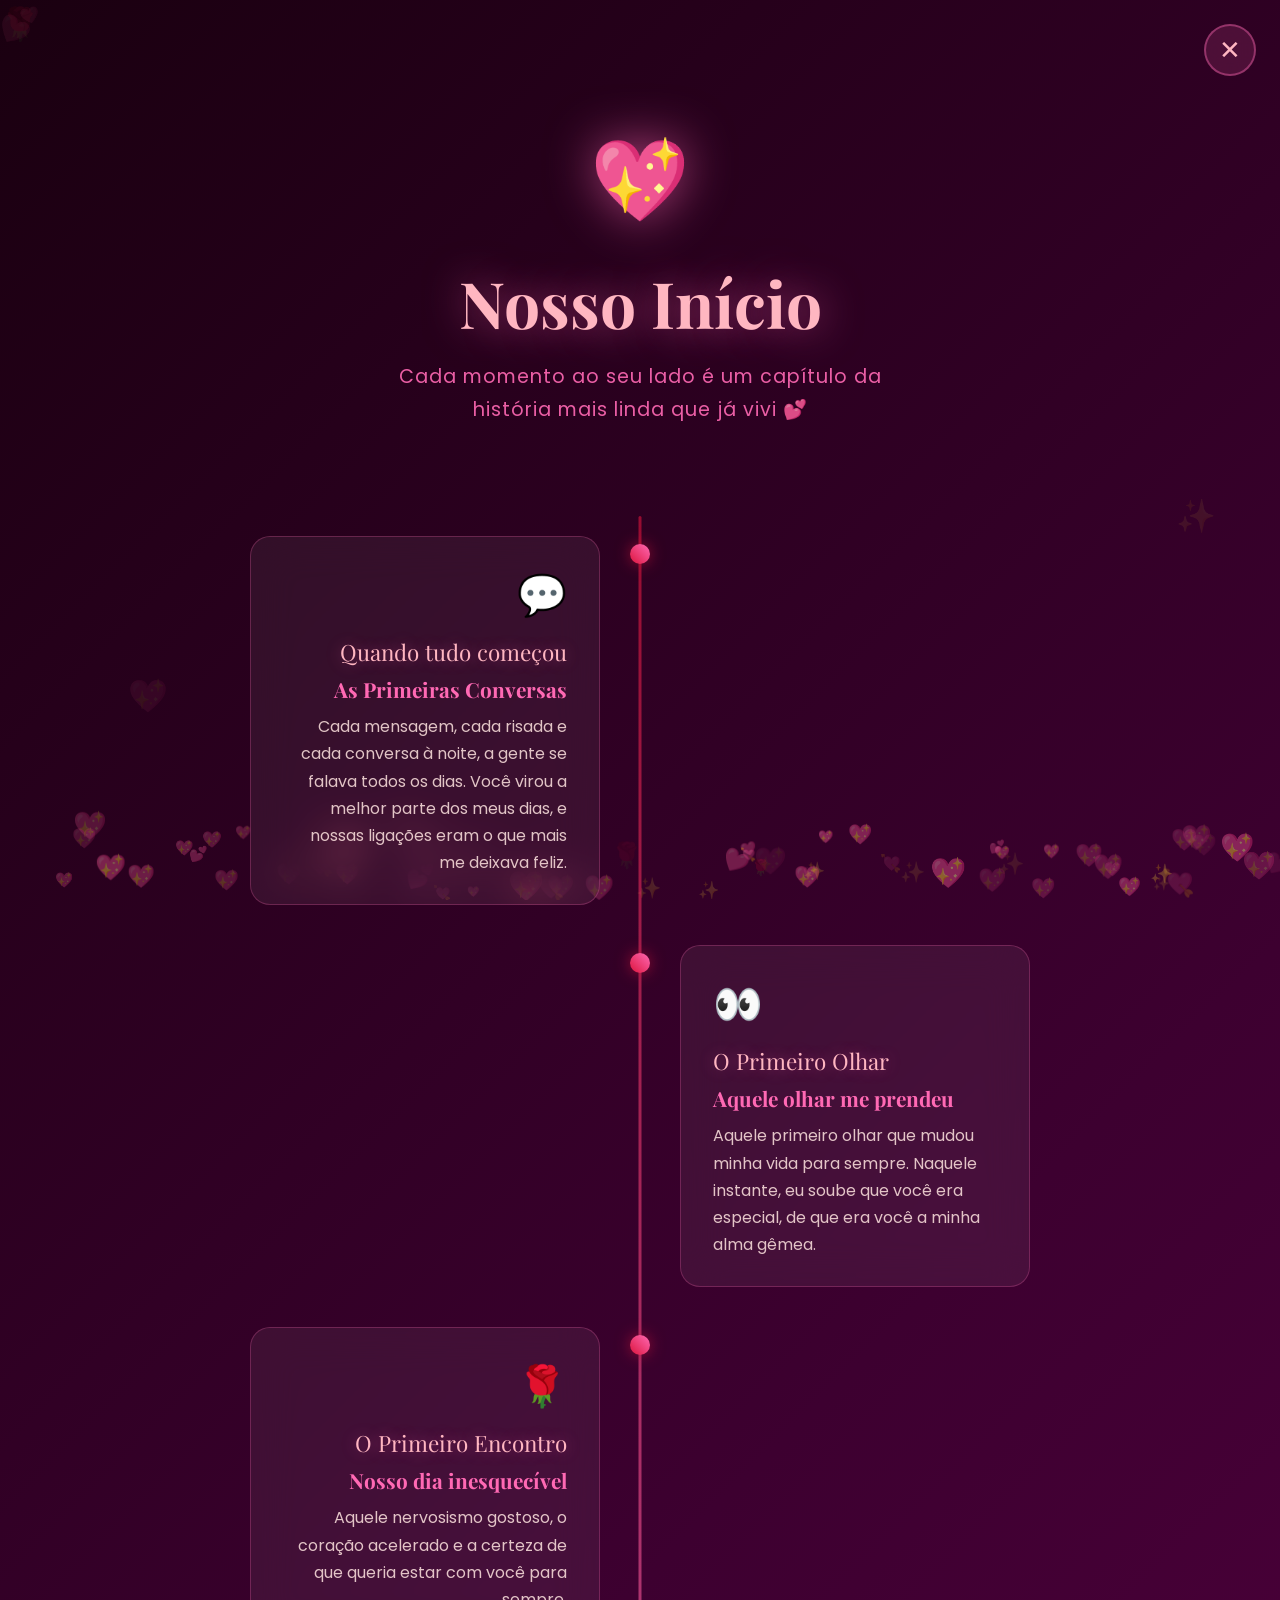
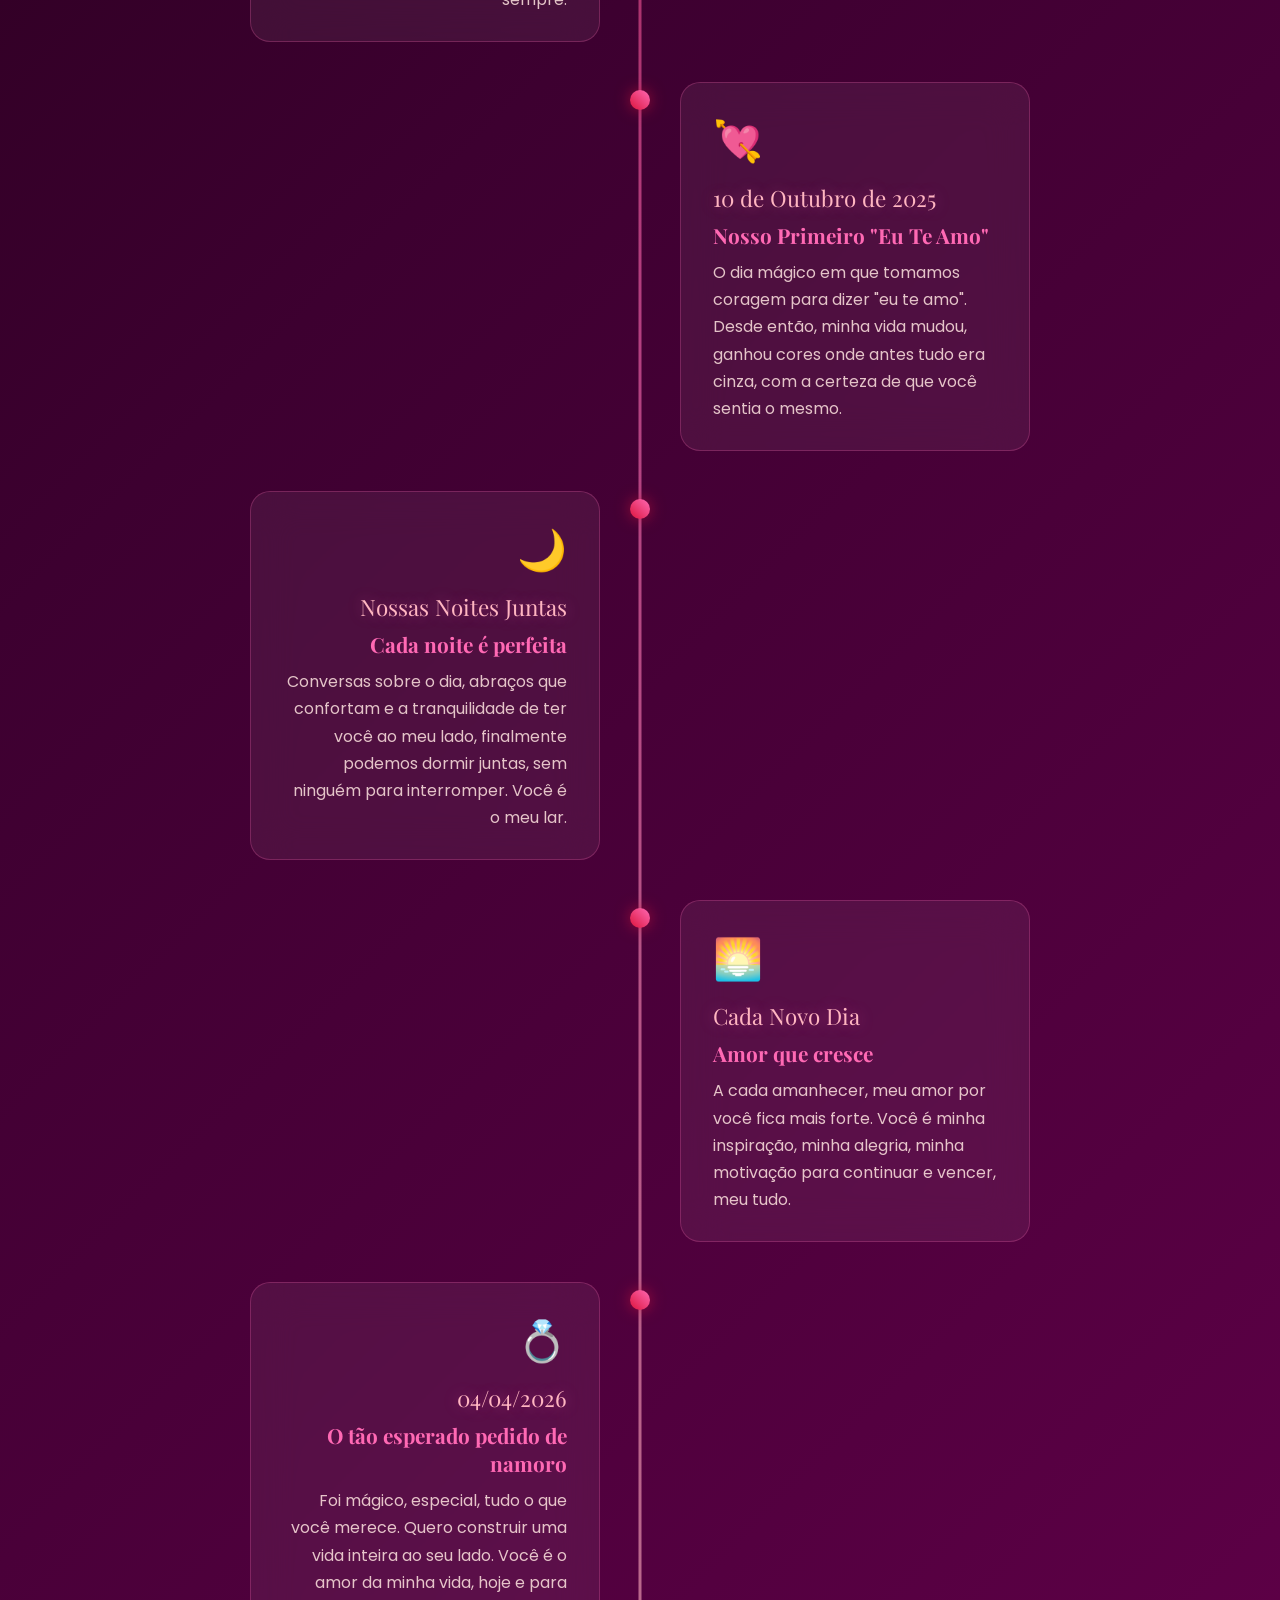
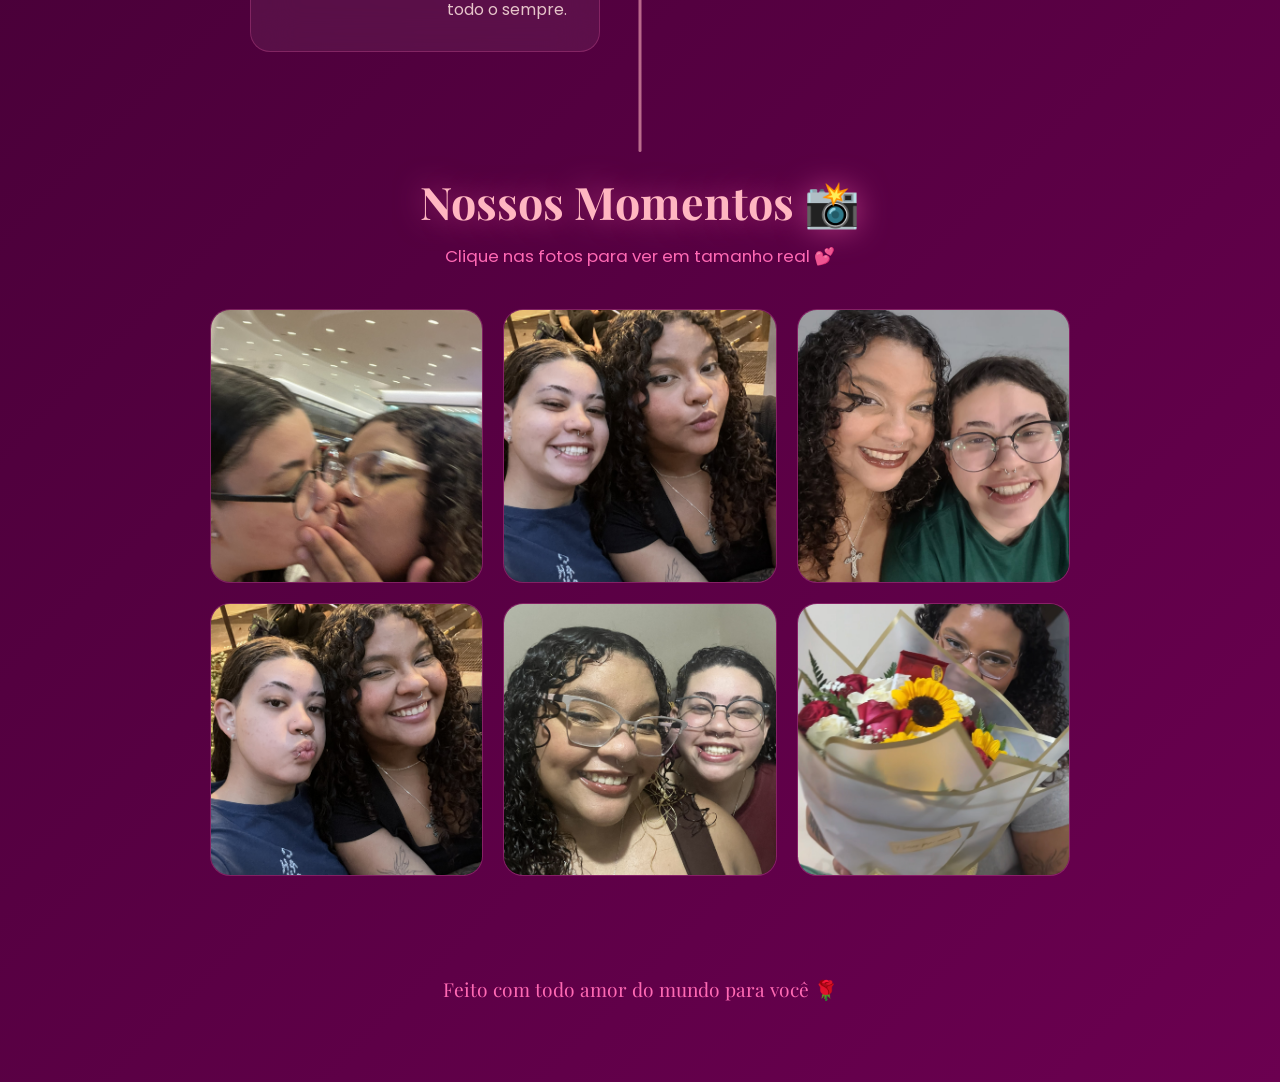
==== nosso-inicio.html @ d5784781 "Add files via upload" ====
<!DOCTYPE html>
<html lang="pt-BR">
<head>
    <meta charset="UTF-8">
    <meta name="viewport" content="width=device-width, initial-scale=1.0">
    <title>Nosso Início 💖</title>
    <link href="https://fonts.googleapis.com/css2?family=Playfair+Display:wght@400;700&family=Poppins:wght@300;400;600&display=swap" rel="stylesheet">
    <style>
        * {
            margin: 0;
            padding: 0;
            box-sizing: border-box;
        }

        body {
            font-family: 'Poppins', sans-serif;
            background: linear-gradient(135deg, #1a0010 0%, #3d0030 40%, #6b0050 100%);
            min-height: 100vh;
            overflow-x: hidden;
            position: relative;
            color: #FFE4E1;
        }

        #bg-canvas {
            position: fixed;
            top: 0;
            left: 0;
            width: 100%;
            height: 100%;
            z-index: 0;
            pointer-events: none;
        }

        .container {
            position: relative;
            z-index: 2;
            max-width: 900px;
            margin: 0 auto;
            padding: 40px 20px;
        }

        .close-btn {
            position: fixed;
            top: 24px;
            right: 24px;
            width: 52px;
            height: 52px;
            border-radius: 50%;
            background: rgba(255, 105, 180, 0.15);
            border: 2px solid rgba(255, 105, 180, 0.4);
            color: #FFB6C1;
            font-size: 1.6rem;
            cursor: pointer;
            display: flex;
            align-items: center;
            justify-content: center;
            transition: all 0.35s cubic-bezier(0.4, 0, 0.2, 1);
            z-index: 100;
            text-decoration: none;
            backdrop-filter: blur(10px);
        }

        .close-btn:hover {
            background: rgba(220, 20, 60, 0.4);
            border-color: rgba(255, 105, 180, 0.8);
            transform: scale(1.15) rotate(90deg);
            box-shadow: 0 0 30px rgba(220, 20, 60, 0.5);
            color: #fff;
        }

        .page-header {
            text-align: center;
            padding: 80px 20px 50px;
            animation: fadeInDown 1s ease both;
        }

        .page-header .heart-icon {
            font-size: 5rem;
            margin-bottom: 20px;
            display: inline-block;
            animation: heartbeat 1.5s ease-in-out infinite;
            filter: drop-shadow(0 0 25px rgba(255, 105, 180, 0.6));
        }

        .page-header h1 {
            font-family: 'Playfair Display', serif;
            font-size: clamp(2.5rem, 7vw, 4rem);
            color: #FFB6C1;
            text-shadow: 0 0 40px rgba(255, 105, 180, 0.6);
            margin-bottom: 16px;
        }

        .page-header p {
            font-size: 1.2rem;
            color: #FF69B4;
            opacity: 0.9;
            letter-spacing: 1px;
            max-width: 500px;
            margin: 0 auto;
            line-height: 1.7;
        }

        @keyframes heartbeat {
            0%, 100% { transform: scale(1); }
            25% { transform: scale(1.15); }
            50% { transform: scale(1); }
            75% { transform: scale(1.08); }
        }

        @keyframes fadeInDown {
            from { opacity: 0; transform: translateY(-30px); }
            to { opacity: 1; transform: translateY(0); }
        }

        /* Timeline */
        .timeline {
            position: relative;
            padding: 40px 0;
        }

        .timeline::before {
            content: '';
            position: absolute;
            left: 50%;
            transform: translateX(-50%);
            width: 3px;
            height: 100%;
            background: linear-gradient(to bottom, #DC143C, #FF69B4, #FFB6C1);
            border-radius: 3px;
            opacity: 0.6;
        }

        .timeline-item {
            position: relative;
            width: 50%;
            padding: 20px 40px;
            opacity: 0;
            transform: translateY(40px);
            transition: all 0.8s cubic-bezier(0.4, 0, 0.2, 1);
        }

        .timeline-item.visible {
            opacity: 1;
            transform: translateY(0);
        }

        .timeline-item:nth-child(odd) {
            left: 0;
            text-align: right;
        }

        .timeline-item:nth-child(even) {
            left: 50%;
            text-align: left;
        }

        .timeline-dot {
            position: absolute;
            width: 20px;
            height: 20px;
            background: linear-gradient(45deg, #DC143C, #FF69B4);
            border-radius: 50%;
            top: 28px;
            box-shadow: 0 0 15px rgba(220, 20, 60, 0.6);
            z-index: 3;
        }

        .timeline-item:nth-child(odd) .timeline-dot {
            right: -10px;
        }

        .timeline-item:nth-child(even) .timeline-dot {
            left: -10px;
        }

        .timeline-content {
            background: rgba(255, 255, 255, 0.06);
            backdrop-filter: blur(20px);
            border: 1px solid rgba(255, 105, 180, 0.25);
            border-radius: 20px;
            padding: 28px 32px;
            position: relative;
            transition: all 0.4s ease;
        }

        .timeline-content:hover {
            transform: translateY(-5px);
            background: rgba(255, 105, 180, 0.1);
            box-shadow: 0 15px 40px rgba(220, 20, 60, 0.25);
            border-color: rgba(255, 105, 180, 0.5);
        }

        .timeline-content .date {
            font-family: 'Playfair Display', serif;
            font-size: 1.4rem;
            color: #FFB6C1;
            margin-bottom: 8px;
            text-shadow: 0 0 15px rgba(255, 105, 180, 0.4);
        }

        .timeline-content h3 {
            font-family: 'Playfair Display', serif;
            font-size: 1.3rem;
            color: #FF69B4;
            margin-bottom: 10px;
        }

        .timeline-content p {
            font-size: 1rem;
            color: rgba(255, 228, 225, 0.85);
            line-height: 1.7;
        }

        .timeline-content .emoji {
            font-size: 2.5rem;
            margin-bottom: 12px;
            display: block;
        }

        /* Floating decorations */
        .float-deco {
            position: fixed;
            font-size: 2rem;
            opacity: 0.08;
            pointer-events: none;
            z-index: 1;
            animation: float 8s ease-in-out infinite;
        }

        .float-deco:nth-child(1) { top: 10%; left: 5%; animation-delay: 0s; }
        .float-deco:nth-child(2) { top: 30%; right: 8%; animation-delay: 2s; }
        .float-deco:nth-child(3) { bottom: 20%; left: 10%; animation-delay: 4s; }
        .float-deco:nth-child(4) { bottom: 40%; right: 5%; animation-delay: 6s; }

        @keyframes float {
            0%, 100% { transform: translateY(0) rotate(0deg); }
            50% { transform: translateY(-30px) rotate(10deg); }
        }

        /* Footer */
        .page-footer {
            text-align: center;
            padding: 60px 20px 40px;
            font-family: 'Playfair Display', serif;
            color: #FF69B4;
            font-size: 1.2rem;
            opacity: 0.8;
            animation: fadeInUp 1s 0.3s ease both;
        }

        @keyframes fadeInUp {
            from { opacity: 0; transform: translateY(40px); }
            to { opacity: 1; transform: translateY(0); }
        }

        /* Gallery */
        .gallery-section {
            padding: 60px 0 40px;
            text-align: center;
        }

        .gallery-section h2 {
            font-family: 'Playfair Display', serif;
            font-size: clamp(2rem, 5vw, 2.8rem);
            color: #FFB6C1;
            margin-bottom: 12px;
            text-shadow: 0 0 30px rgba(255, 105, 180, 0.5);
            animation: fadeInDown 1s ease both;
        }

        .gallery-section .gallery-sub {
            font-size: 1.05rem;
            color: #FF69B4;
            opacity: 0.85;
            margin-bottom: 40px;
            animation: fadeInUp 1s 0.2s ease both;
        }

        .gallery-grid {
            display: grid;
            grid-template-columns: repeat(auto-fit, minmax(220px, 1fr));
            gap: 20px;
            max-width: 1000px;
            margin: 0 auto;
        }

        .gallery-item {
            position: relative;
            border-radius: 20px;
            overflow: hidden;
            cursor: pointer;
            aspect-ratio: 1 / 1;
            background: rgba(255, 255, 255, 0.06);
            border: 1px solid rgba(255, 105, 180, 0.2);
            transition: all 0.4s cubic-bezier(0.4, 0, 0.2, 1);
            opacity: 0;
            transform: translateY(30px);
        }

        .gallery-item.visible {
            opacity: 1;
            transform: translateY(0);
        }

        .gallery-item img {
            width: 100%;
            height: 100%;
            object-fit: cover;
            transition: transform 0.5s ease;
            display: block;
        }

        /* Placeholder quando imagem não carrega */
        .img-placeholder {
            width: 100%;
            height: 100%;
            display: none;
            flex-direction: column;
            align-items: center;
            justify-content: center;
            background: linear-gradient(135deg, rgba(220,20,60,0.15), rgba(255,105,180,0.1));
            color: rgba(255, 182, 193, 0.6);
            gap: 10px;
        }

        .img-placeholder .placeholder-icon {
            font-size: 3rem;
            opacity: 0.5;
        }

        .img-placeholder .placeholder-text {
            font-family: 'Playfair Display', serif;
            font-size: 0.9rem;
            opacity: 0.5;
            text-align: center;
            padding: 0 16px;
        }

        /* Quando imagem falha, mostra placeholder */
        .gallery-item.img-error img {
            display: none;
        }

        .gallery-item.img-error .img-placeholder {
            display: flex;
        }

        /* Esconde overlay em itens com erro (sem foto pra ver) */
        .gallery-item.img-error {
            cursor: default;
        }

        .gallery-item.img-error .gallery-overlay {
            display: none;
        }

        .gallery-item:hover {
            transform: translateY(-8px);
            box-shadow: 0 20px 50px rgba(220, 20, 60, 0.35);
            border-color: rgba(255, 105, 180, 0.5);
        }

        .gallery-item.img-error:hover {
            transform: none;
            box-shadow: none;
        }

        .gallery-item:hover img {
            transform: scale(1.12);
        }

        .gallery-overlay {
            position: absolute;
            inset: 0;
            background: linear-gradient(to top, rgba(106, 0, 60, 0.85), transparent 60%);
            display: flex;
            flex-direction: column;
            align-items: center;
            justify-content: flex-end;
            padding: 20px;
            opacity: 0;
            transition: opacity 0.4s ease;
        }

        .gallery-item:hover .gallery-overlay {
            opacity: 1;
        }

        .gallery-overlay span {
            font-family: 'Playfair Display', serif;
            font-size: 1.1rem;
            color: #FFE4E1;
            text-shadow: 0 2px 10px rgba(0,0,0,0.5);
        }

        .gallery-overlay .view-icon {
            font-size: 2rem;
            margin-bottom: 8px;
        }

        /* Lightbox */
        .lightbox {
            position: fixed;
            inset: 0;
            background: rgba(0, 0, 0, 0.92);
            backdrop-filter: blur(15px);
            z-index: 1000;
            display: flex;
            align-items: center;
            justify-content: center;
            opacity: 0;
            pointer-events: none;
            transition: opacity 0.4s ease;
        }

        .lightbox.active {
            opacity: 1;
            pointer-events: all;
        }

        .lightbox-img {
            max-width: 90vw;
            max-height: 85vh;
            border-radius: 16px;
            box-shadow: 0 30px 80px rgba(0,0,0,0.6);
            transform: scale(0.9);
            transition: transform 0.4s cubic-bezier(0.4, 0, 0.2, 1);
        }

        .lightbox.active .lightbox-img {
            transform: scale(1);
        }

        .lightbox-caption {
            position: absolute;
            bottom: 30px;
            left: 50%;
            transform: translateX(-50%);
            font-family: 'Playfair Display', serif;
            font-size: 1.3rem;
            color: #FFB6C1;
            text-shadow: 0 2px 15px rgba(0,0,0,0.8);
            text-align: center;
            padding: 0 20px;
        }

        .lightbox-close,
        .lightbox-prev,
        .lightbox-next {
            position: absolute;
            background: rgba(255, 105, 180, 0.15);
            border: 2px solid rgba(255, 105, 180, 0.4);
            color: #FFB6C1;
            width: 50px;
            height: 50px;
            border-radius: 50%;
            font-size: 1.5rem;
            cursor: pointer;
            display: flex;
            align-items: center;
            justify-content: center;
            transition: all 0.3s ease;
            backdrop-filter: blur(10px);
        }

        .lightbox-close:hover,
        .lightbox-prev:hover,
        .lightbox-next:hover {
            background: rgba(220, 20, 60, 0.4);
            border-color: rgba(255, 105, 180, 0.8);
            transform: scale(1.1);
            color: #fff;
        }

        .lightbox-close { top: 24px; right: 24px; }

        .lightbox-prev {
            left: 24px;
            top: 50%;
            transform: translateY(-50%);
        }

        .lightbox-next {
            right: 24px;
            top: 50%;
            transform: translateY(-50%);
        }

        .lightbox-prev:hover { transform: translateY(-50%) scale(1.1); }
        .lightbox-next:hover { transform: translateY(-50%) scale(1.1); }

        @media (max-width: 768px) {
            .gallery-grid {
                grid-template-columns: repeat(2, 1fr);
                gap: 14px;
            }
            .lightbox-prev, .lightbox-next {
                width: 42px;
                height: 42px;
                font-size: 1.2rem;
            }
            .lightbox-prev { left: 10px; }
            .lightbox-next { right: 10px; }

            .timeline::before { left: 20px; }

            .timeline-item {
                width: 100%;
                left: 0 !important;
                text-align: left !important;
                padding-left: 55px;
                padding-right: 20px;
            }

            .timeline-item:nth-child(odd) .timeline-dot,
            .timeline-item:nth-child(even) .timeline-dot {
                left: 10px;
                right: auto;
            }

            .page-header { padding: 70px 16px 30px; }

            .close-btn {
                width: 44px;
                height: 44px;
                font-size: 1.3rem;
                top: 16px;
                right: 16px;
            }
        }
    </style>
</head>
<body>
    <canvas id="bg-canvas"></canvas>

    <a href="index.html" class="close-btn" title="Voltar">✕</a>

    <div class="float-deco">💖</div>
    <div class="float-deco">✨</div>
    <div class="float-deco">💕</div>
    <div class="float-deco">🌹</div>

    <div class="container">
        <header class="page-header">
            <div class="heart-icon">💖</div>
            <h1>Nosso Início</h1>
            <p>Cada momento ao seu lado é um capítulo da história mais linda que já vivi 💕</p>
        </header>

        <div class="timeline">
            <div class="timeline-item">
                <div class="timeline-dot"></div>
                <div class="timeline-content">
                    <span class="emoji">💬</span>
                    <div class="date">Quando tudo começou</div>
                    <h3>As Primeiras Conversas</h3>
                    <p>Cada mensagem, cada risada e cada conversa à noite, a gente se falava todos os dias. Você virou a melhor parte dos meus dias, e nossas ligações eram o que mais me deixava feliz.</p>
                </div>
            </div>

            <div class="timeline-item">
                <div class="timeline-dot"></div>
                <div class="timeline-content">
                    <span class="emoji">👀</span>
                    <div class="date">O Primeiro Olhar</div>
                    <h3>Aquele olhar me prendeu</h3>
                    <p>Aquele primeiro olhar que mudou minha vida para sempre. Naquele instante, eu soube que você era especial, de que era você a minha alma gêmea.</p>
                </div>
            </div>

            <div class="timeline-item">
                <div class="timeline-dot"></div>
                <div class="timeline-content">
                    <span class="emoji">🌹</span>
                    <div class="date">O Primeiro Encontro</div>
                    <h3>Nosso dia inesquecível</h3>
                    <p>Aquele nervosismo gostoso, o coração acelerado e a certeza de que queria estar com você para sempre.</p>
                </div>
            </div>

            <div class="timeline-item">
                <div class="timeline-dot"></div>
                <div class="timeline-content">
                    <span class="emoji">💘</span>
                    <div class="date">10 de Outubro de 2025</div>
                    <h3>Nosso Primeiro "Eu Te Amo"</h3>
                    <p>O dia mágico em que tomamos coragem para dizer "eu te amo". Desde então, minha vida mudou, ganhou cores onde antes tudo era cinza, com a certeza de que você sentia o mesmo.</p>
                </div>
            </div>

            <div class="timeline-item">
                <div class="timeline-dot"></div>
                <div class="timeline-content">
                    <span class="emoji">🌙</span>
                    <div class="date">Nossas Noites Juntas</div>
                    <h3>Cada noite é perfeita</h3>
                    <p>Conversas sobre o dia, abraços que confortam e a tranquilidade de ter você ao meu lado, finalmente podemos dormir juntas, sem ninguém para interromper. Você é o meu lar.</p>
                </div>
            </div>

            <div class="timeline-item">
                <div class="timeline-dot"></div>
                <div class="timeline-content">
                    <span class="emoji">🌅</span>
                    <div class="date">Cada Novo Dia</div>
                    <h3>Amor que cresce</h3>
                    <p>A cada amanhecer, meu amor por você fica mais forte. Você é minha inspiração, minha alegria, minha motivação para continuar e vencer, meu tudo.</p>
                </div>
            </div>

            <div class="timeline-item">
                <div class="timeline-dot"></div>
                <div class="timeline-content">
                    <span class="emoji">💍</span>
                    <div class="date">04/04/2026</div>
                    <h3>O tão esperado pedido de namoro</h3>
                    <p>Foi mágico, especial, tudo o que você merece. Quero construir uma vida inteira ao seu lado. Você é o amor da minha vida, hoje e para todo o sempre.</p>
                </div>
            </div>
        </div>

        <!-- GALERIA DE FOTOS -->
        <section class="gallery-section">
            <h2>Nossos Momentos 📸</h2>
            <p class="gallery-sub">Clique nas fotos para ver em tamanho real 💕</p>
            <div class="gallery-grid" id="gallery-grid">
                <!--
                    ATENÇÃO: Se alguma foto não aparecer, verifique:
                    1. O nome do arquivo é exatamente igual (incluindo maiúsculas/minúsculas)
                    2. Não há espaços ou acentos no nome do arquivo
                    3. O arquivo está dentro da pasta assets/fotos/
                    
                    Dica: renomeie as fotos para foto1.jpg, foto2.jpg ... sem acentos ou espaços.
                    
                    Quando uma imagem não carrega, aparece um placeholder bonito no lugar.
                -->
                <div class="gallery-item" data-caption="Nosso primeiro momento juntos">
                    <img src="foto1.jpg" alt="Foto 1">
                    <div class="img-placeholder">
                        <span class="placeholder-icon">📷</span>
                        <span class="placeholder-text">foto1.jpg</span>
                    </div>
                    <div class="gallery-overlay">
                        <span class="view-icon">🔍</span>
                        <span>Ver foto</span>
                    </div>
                </div>

                <div class="gallery-item" data-caption="Sorriso que ilumina meu dia">
                    <img src="foto2.jpg" alt="Foto 2">
                    <div class="img-placeholder">
                        <span class="placeholder-icon">📷</span>
                        <span class="placeholder-text">foto2.jpg</span>
                    </div>
                    <div class="gallery-overlay">
                        <span class="view-icon">🔍</span>
                        <span>Ver foto</span>
                    </div>
                </div>

                <div class="gallery-item" data-caption="Cada abraço é especial">
                    <img src="foto3.jpg" alt="Foto 3">
                    <div class="img-placeholder">
                        <span class="placeholder-icon">📷</span>
                        <span class="placeholder-text">foto3.jpg</span>
                    </div>
                    <div class="gallery-overlay">
                        <span class="view-icon">🔍</span>
                        <span>Ver foto</span>
                    </div>
                </div>

                <div class="gallery-item" data-caption="Meu lugar favorito">
                    <img src="foto4.jpg" alt="Foto 4">
                    <div class="img-placeholder">
                        <span class="placeholder-icon">📷</span>
                        <span class="placeholder-text">foto4.jpg</span>
                    </div>
                    <div class="gallery-overlay">
                        <span class="view-icon">🔍</span>
                        <span>Ver foto</span>
                    </div>
                </div>

                <div class="gallery-item" data-caption="Nossas aventuras">
                    <img src="foto5.jpg" alt="Foto 5">
                    <div class="img-placeholder">
                        <span class="placeholder-icon">📷</span>
                        <span class="placeholder-text">foto5.jpg</span>
                    </div>
                    <div class="gallery-overlay">
                        <span class="view-icon">🔍</span>
                        <span>Ver foto</span>
                    </div>
                </div>

                <div class="gallery-item" data-caption="Para sempre nós">
                    <img src="foto6.jpg" alt="Foto 6">
                    <div class="img-placeholder">
                        <span class="placeholder-icon">📷</span>
                        <span class="placeholder-text">foto6.jpg</span>
                    </div>
                    <div class="gallery-overlay">
                        <span class="view-icon">🔍</span>
                        <span>Ver foto</span>
                    </div>
                </div>
            </div>
        </section>

        <footer class="page-footer">
            Feito com todo amor do mundo para você 🌹
        </footer>
    </div>

    <!-- Lightbox -->
    <div class="lightbox" id="lightbox">
        <button class="lightbox-close" id="lb-close">✕</button>
        <button class="lightbox-prev" id="lb-prev">‹</button>
        <button class="lightbox-next" id="lb-next">›</button>
        <img class="lightbox-img" id="lb-img" src="" alt="">
        <div class="lightbox-caption" id="lb-caption"></div>
    </div>

    <script>
        // ===== TRATAMENTO DE ERROS NAS IMAGENS =====
        // Quando uma imagem não carrega, marca o item com classe img-error
        // e exibe o placeholder no lugar, sem quebrar o layout.
        document.querySelectorAll('.gallery-item img').forEach(function(img) {
            img.addEventListener('error', function() {
                this.closest('.gallery-item').classList.add('img-error');
            });

            // Força recheck: se a imagem já falhou antes do listener ser registrado
            if (img.complete && img.naturalWidth === 0) {
                img.closest('.gallery-item').classList.add('img-error');
            }
        });

        // ===== BACKGROUND FLOATING HEARTS =====
        const canvas = document.getElementById('bg-canvas');
        const ctx = canvas.getContext('2d');
        let particles = [];

        function resizeCanvas() {
            canvas.width = window.innerWidth;
            canvas.height = window.innerHeight;
        }
        resizeCanvas();
        window.addEventListener('resize', resizeCanvas);

        class FloatingHeart {
            constructor() { this.reset(); }
            reset() {
                this.x = Math.random() * canvas.width;
                this.y = canvas.height + 20;
                this.size = Math.random() * 20 + 10;
                this.speedY = Math.random() * 1.5 + 0.5;
                this.speedX = (Math.random() - 0.5) * 0.8;
                this.opacity = Math.random() * 0.4 + 0.1;
                this.wobble = Math.random() * Math.PI * 2;
                this.wobbleSpeed = Math.random() * 0.02 + 0.01;
                this.life = 1;
            }
            update() {
                this.y -= this.speedY;
                this.wobble += this.wobbleSpeed;
                this.x += Math.sin(this.wobble) * 0.5 + this.speedX;
                this.life -= 0.002;
                if (this.y < -50 || this.life <= 0) this.reset();
            }
            draw() {
                ctx.save();
                ctx.globalAlpha = this.opacity * this.life;
                ctx.font = this.size + 'px Arial';
                ctx.fillText('💖', this.x, this.y);
                ctx.restore();
            }
        }

        class FloatingNote {
            constructor() { this.reset(); }
            reset() {
                this.x = Math.random() * canvas.width;
                this.y = canvas.height + 20;
                this.size = Math.random() * 16 + 12;
                this.speedY = Math.random() * 1.2 + 0.4;
                this.speedX = (Math.random() - 0.5) * 0.6;
                this.opacity = Math.random() * 0.3 + 0.08;
                this.wobble = Math.random() * Math.PI * 2;
                this.wobbleSpeed = Math.random() * 0.025 + 0.01;
                this.emoji = ['💖', '✨', '💕', '🌹', '💘'][Math.floor(Math.random() * 5)];
            }
            update() {
                this.y -= this.speedY;
                this.wobble += this.wobbleSpeed;
                this.x += Math.sin(this.wobble) * 0.4 + this.speedX;
                if (this.y < -50) this.reset();
            }
            draw() {
                ctx.save();
                ctx.globalAlpha = this.opacity;
                ctx.font = this.size + 'px Arial';
                ctx.fillText(this.emoji, this.x, this.y);
                ctx.restore();
            }
        }

        for (let i = 0; i < 35; i++) particles.push(new FloatingHeart());
        for (let i = 0; i < 25; i++) particles.push(new FloatingNote());

        function animate() {
            ctx.clearRect(0, 0, canvas.width, canvas.height);
            particles.forEach(p => { p.update(); p.draw(); });
            requestAnimationFrame(animate);
        }
        animate();

        document.addEventListener('mousemove', function(e) {
            if (Math.random() < 0.08) {
                const h = new FloatingHeart();
                h.x = e.clientX + (Math.random() - 0.5) * 60;
                h.y = e.clientY + (Math.random() - 0.5) * 60;
                h.speedY = Math.random() * 2 + 1;
                h.size = Math.random() * 15 + 8;
                particles.push(h);
                if (particles.length > 90) particles.shift();
            }
        });

        // ===== SCROLL ANIMATIONS =====
        const observer = new IntersectionObserver(function(entries) {
            entries.forEach(function(entry) {
                if (entry.isIntersecting) {
                    entry.target.classList.add('visible');
                }
            });
        }, { threshold: 0.15, rootMargin: '0px 0px -50px 0px' });

        document.querySelectorAll('.timeline-item').forEach(function(item) {
            observer.observe(item);
        });

        document.querySelectorAll('.gallery-item').forEach(function(item) {
            observer.observe(item);
        });

        // ===== LIGHTBOX =====
        // Só abre lightbox em itens que carregaram a foto com sucesso
        const galleryItems = Array.from(document.querySelectorAll('.gallery-item'));
        const lightbox = document.getElementById('lightbox');
        const lbImg = document.getElementById('lb-img');
        const lbCaption = document.getElementById('lb-caption');
        const lbClose = document.getElementById('lb-close');
        const lbPrev = document.getElementById('lb-prev');
        const lbNext = document.getElementById('lb-next');
        let currentIndex = 0;

        // Retorna apenas itens com foto carregada para navegação no lightbox
        function getValidItems() {
            return galleryItems.filter(function(item) {
                return !item.classList.contains('img-error');
            });
        }

        function openLightbox(item) {
            const validItems = getValidItems();
            currentIndex = validItems.indexOf(item);
            if (currentIndex === -1) return;
            lbImg.src = item.querySelector('img').src;
            lbCaption.textContent = item.dataset.caption || '';
            lightbox.classList.add('active');
            document.body.style.overflow = 'hidden';
        }

        function closeLightbox() {
            lightbox.classList.remove('active');
            document.body.style.overflow = '';
        }

        function prevImage() {
            const validItems = getValidItems();
            if (!validItems.length) return;
            currentIndex = (currentIndex - 1 + validItems.length) % validItems.length;
            lbImg.src = validItems[currentIndex].querySelector('img').src;
            lbCaption.textContent = validItems[currentIndex].dataset.caption || '';
        }

        function nextImage() {
            const validItems = getValidItems();
            if (!validItems.length) return;
            currentIndex = (currentIndex + 1) % validItems.length;
            lbImg.src = validItems[currentIndex].querySelector('img').src;
            lbCaption.textContent = validItems[currentIndex].dataset.caption || '';
        }

        galleryItems.forEach(function(item) {
            item.addEventListener('click', function() {
                if (!item.classList.contains('img-error')) {
                    openLightbox(item);
                }
            });
        });

        lbClose.addEventListener('click', closeLightbox);
        lbPrev.addEventListener('click', function(e) { e.stopPropagation(); prevImage(); });
        lbNext.addEventListener('click', function(e) { e.stopPropagation(); nextImage(); });

        lightbox.addEventListener('click', function(e) {
            if (e.target === lightbox) closeLightbox();
        });

        document.addEventListener('keydown', function(e) {
            if (!lightbox.classList.contains('active')) return;
            if (e.key === 'Escape') closeLightbox();
            if (e.key === 'ArrowLeft') prevImage();
            if (e.key === 'ArrowRight') nextImage();
        });
    </script>
</body>
</html>
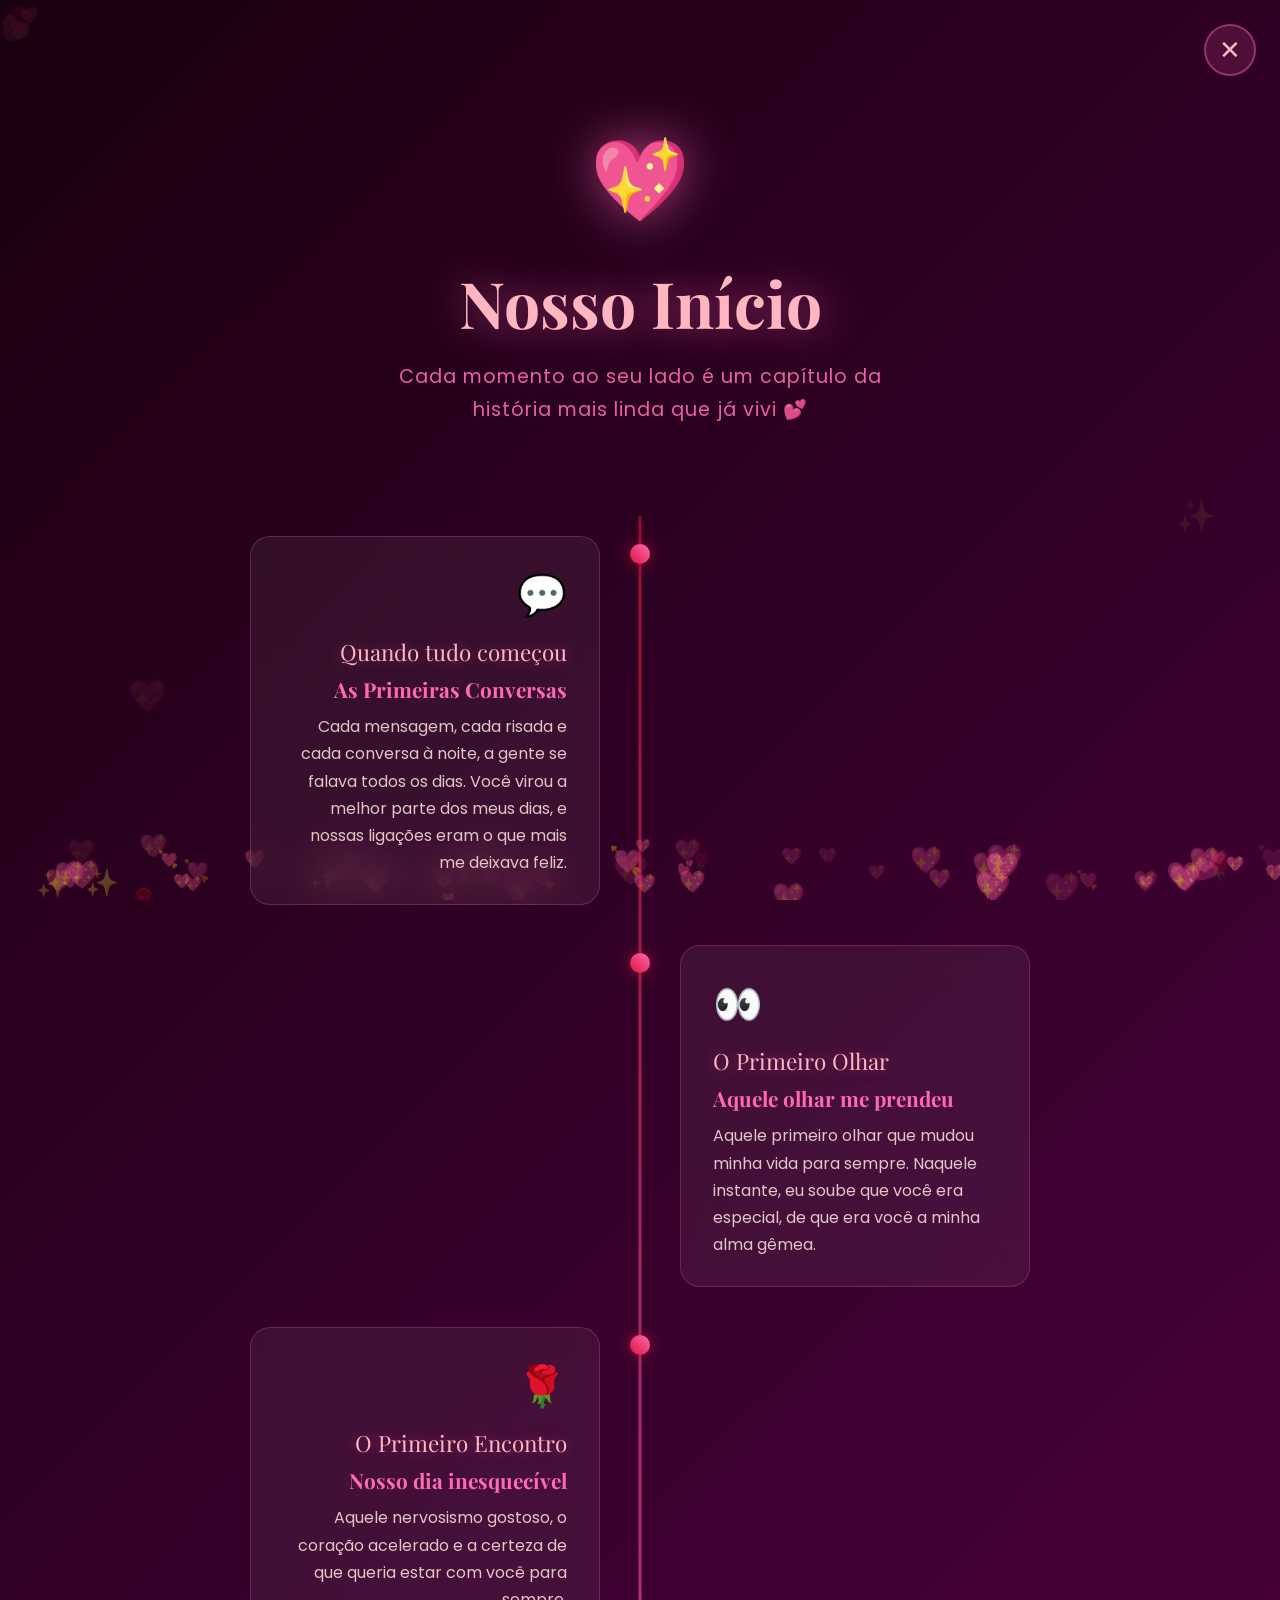
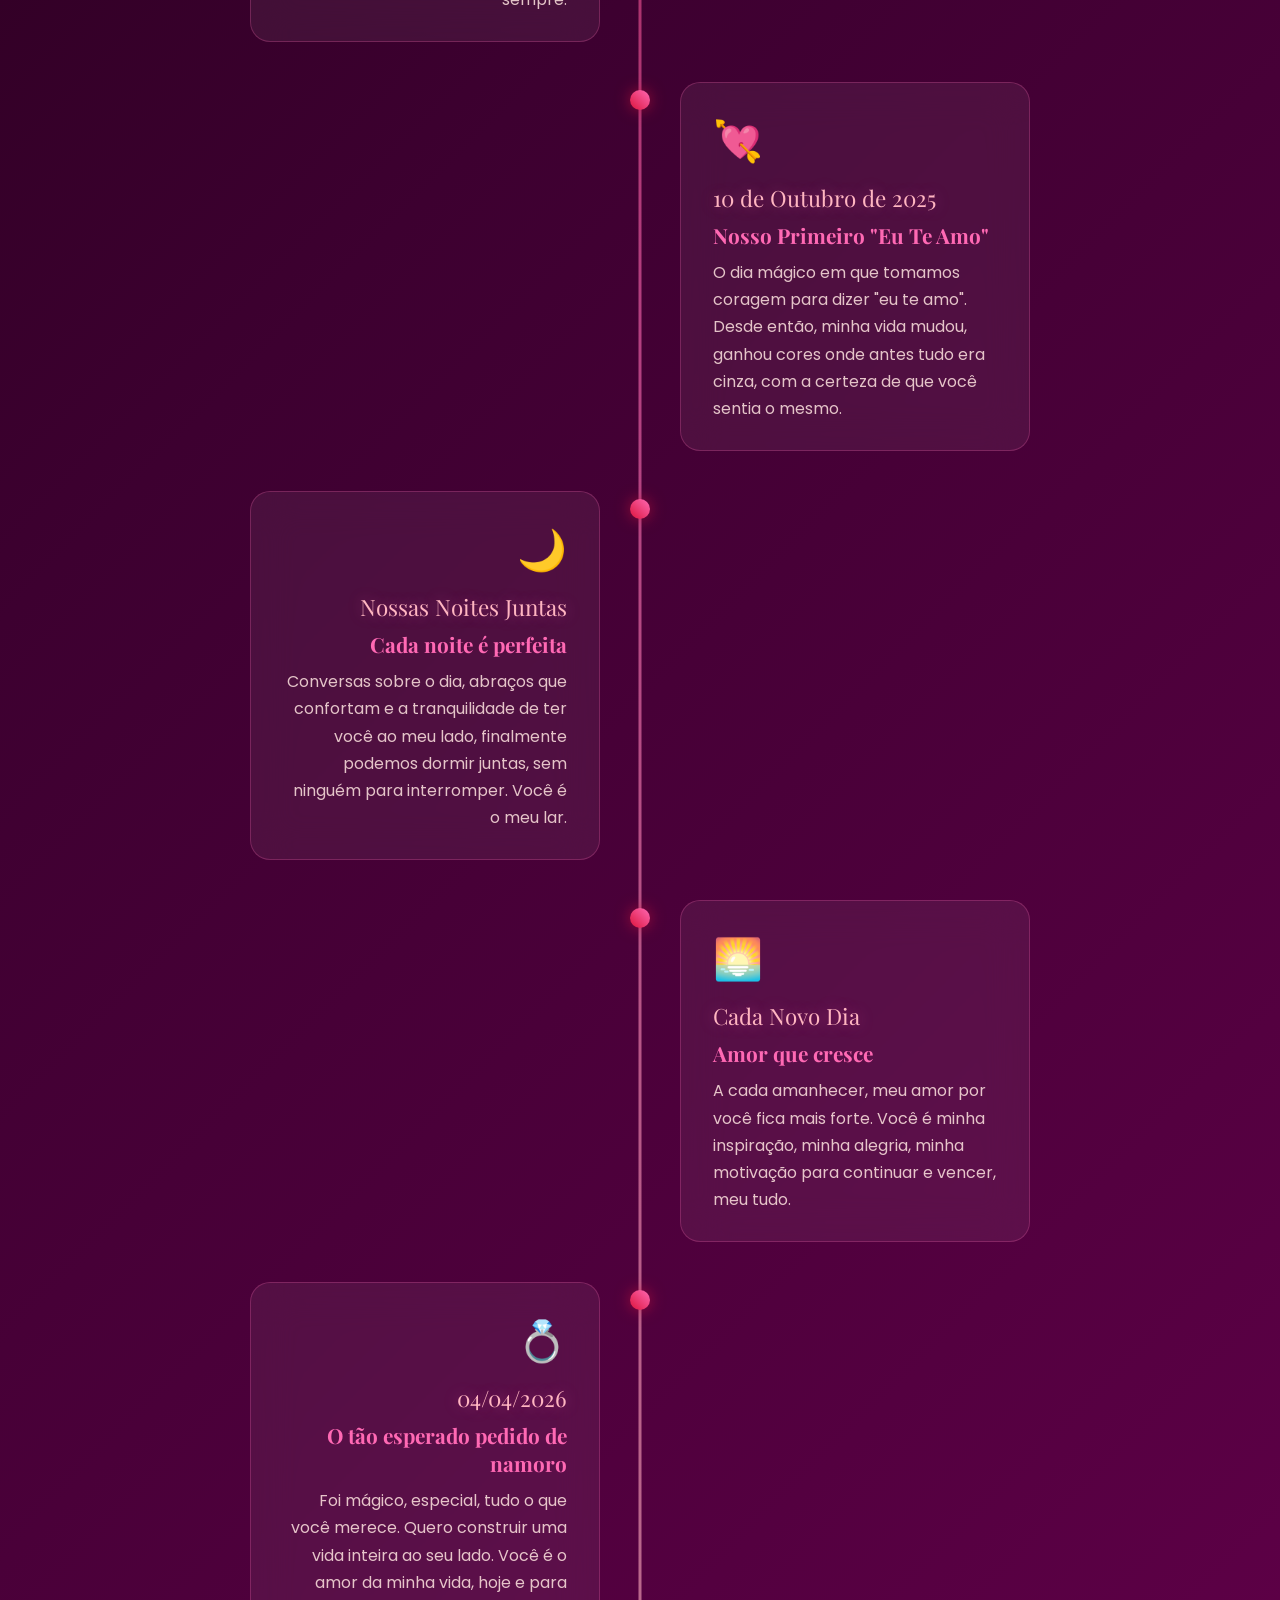
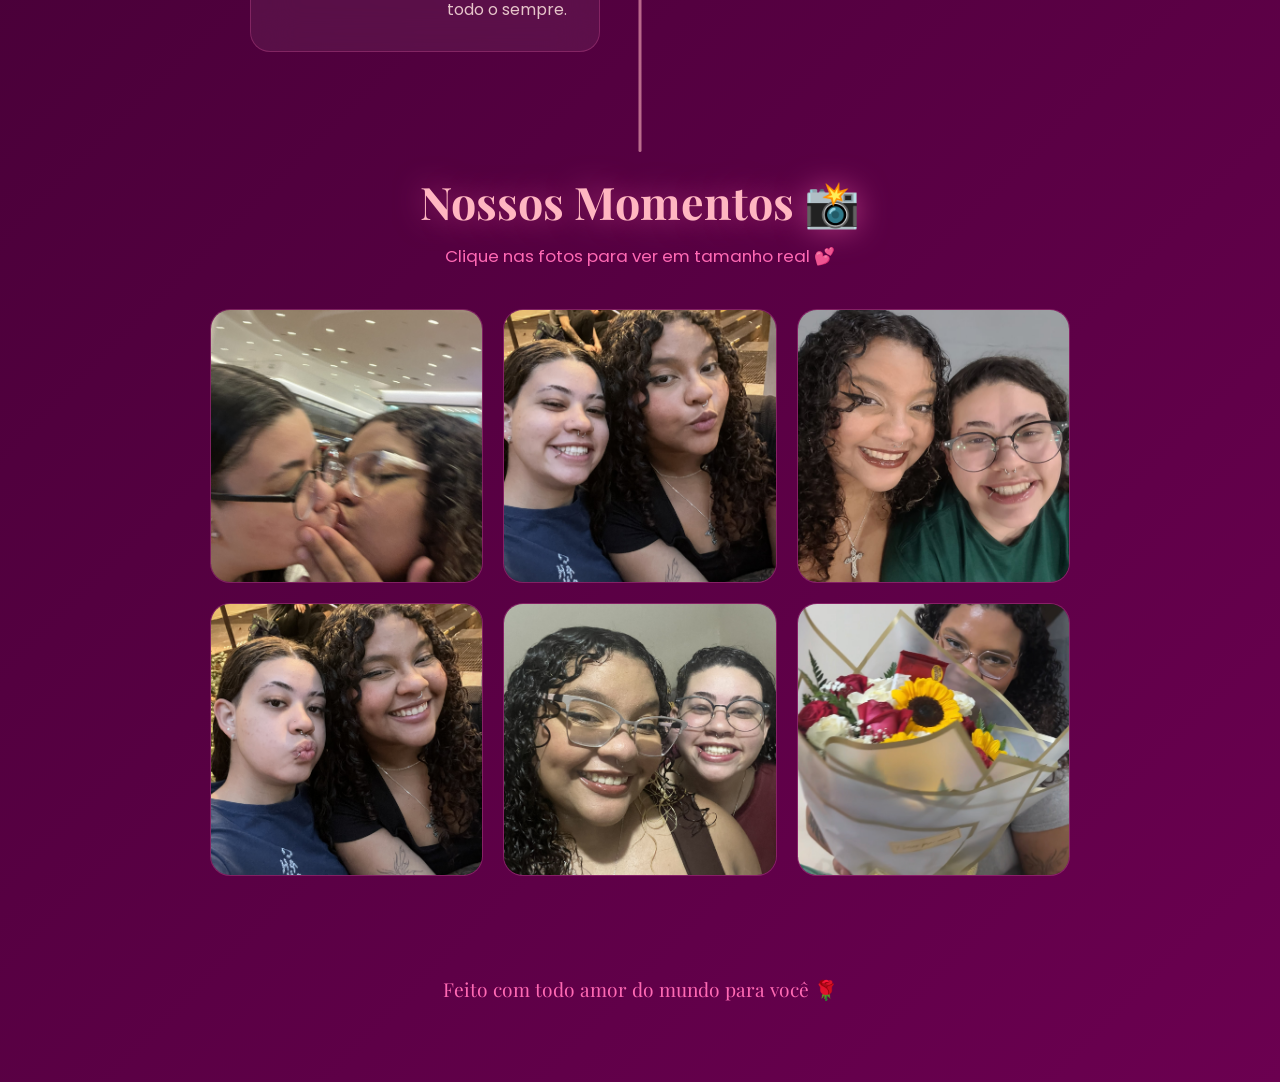
==== commit dcb41b88: "nosso-inicio.html" ====
--- a/nosso-inicio.html
+++ b/nosso-inicio.html
@@ -634,7 +634,7 @@
                     
                     Quando uma imagem não carrega, aparece um placeholder bonito no lugar.
                 -->
-                <div class="gallery-item" data-caption="Nosso primeiro momento juntos">
+                <div class="gallery-item" data-caption="Para sempre nós">
                     <img src="foto1.jpg" alt="Foto 1">
                     <div class="img-placeholder">
                         <span class="placeholder-icon">📷</span>
@@ -646,7 +646,7 @@
                     </div>
                 </div>
 
-                <div class="gallery-item" data-caption="Sorriso que ilumina meu dia">
+                <div class="gallery-item" data-caption="Nosso primeiro momento juntos">
                     <img src="foto2.jpg" alt="Foto 2">
                     <div class="img-placeholder">
                         <span class="placeholder-icon">📷</span>
@@ -658,7 +658,7 @@
                     </div>
                 </div>
 
-                <div class="gallery-item" data-caption="Cada abraço é especial">
+                <div class="gallery-item" data-caption="Nossas aventuras">
                     <img src="foto3.jpg" alt="Foto 3">
                     <div class="img-placeholder">
                         <span class="placeholder-icon">📷</span>
@@ -670,7 +670,7 @@
                     </div>
                 </div>
 
-                <div class="gallery-item" data-caption="Meu lugar favorito">
+                <div class="gallery-item" data-caption="Sorriso que ilumina meu dia">
                     <img src="foto4.jpg" alt="Foto 4">
                     <div class="img-placeholder">
                         <span class="placeholder-icon">📷</span>
@@ -682,7 +682,7 @@
                     </div>
                 </div>
 
-                <div class="gallery-item" data-caption="Nossas aventuras">
+                <div class="gallery-item" data-caption="Cada abraço é especial">
                     <img src="foto5.jpg" alt="Foto 5">
                     <div class="img-placeholder">
                         <span class="placeholder-icon">📷</span>
@@ -694,7 +694,7 @@
                     </div>
                 </div>
 
-                <div class="gallery-item" data-caption="Para sempre nós">
+                <div class="gallery-item" data-caption="Meu lugar favorito">
                     <img src="foto6.jpg" alt="Foto 6">
                     <div class="img-placeholder">
                         <span class="placeholder-icon">📷</span>
@@ -918,4 +918,4 @@
         });
     </script>
 </body>
-</html>+</html>
